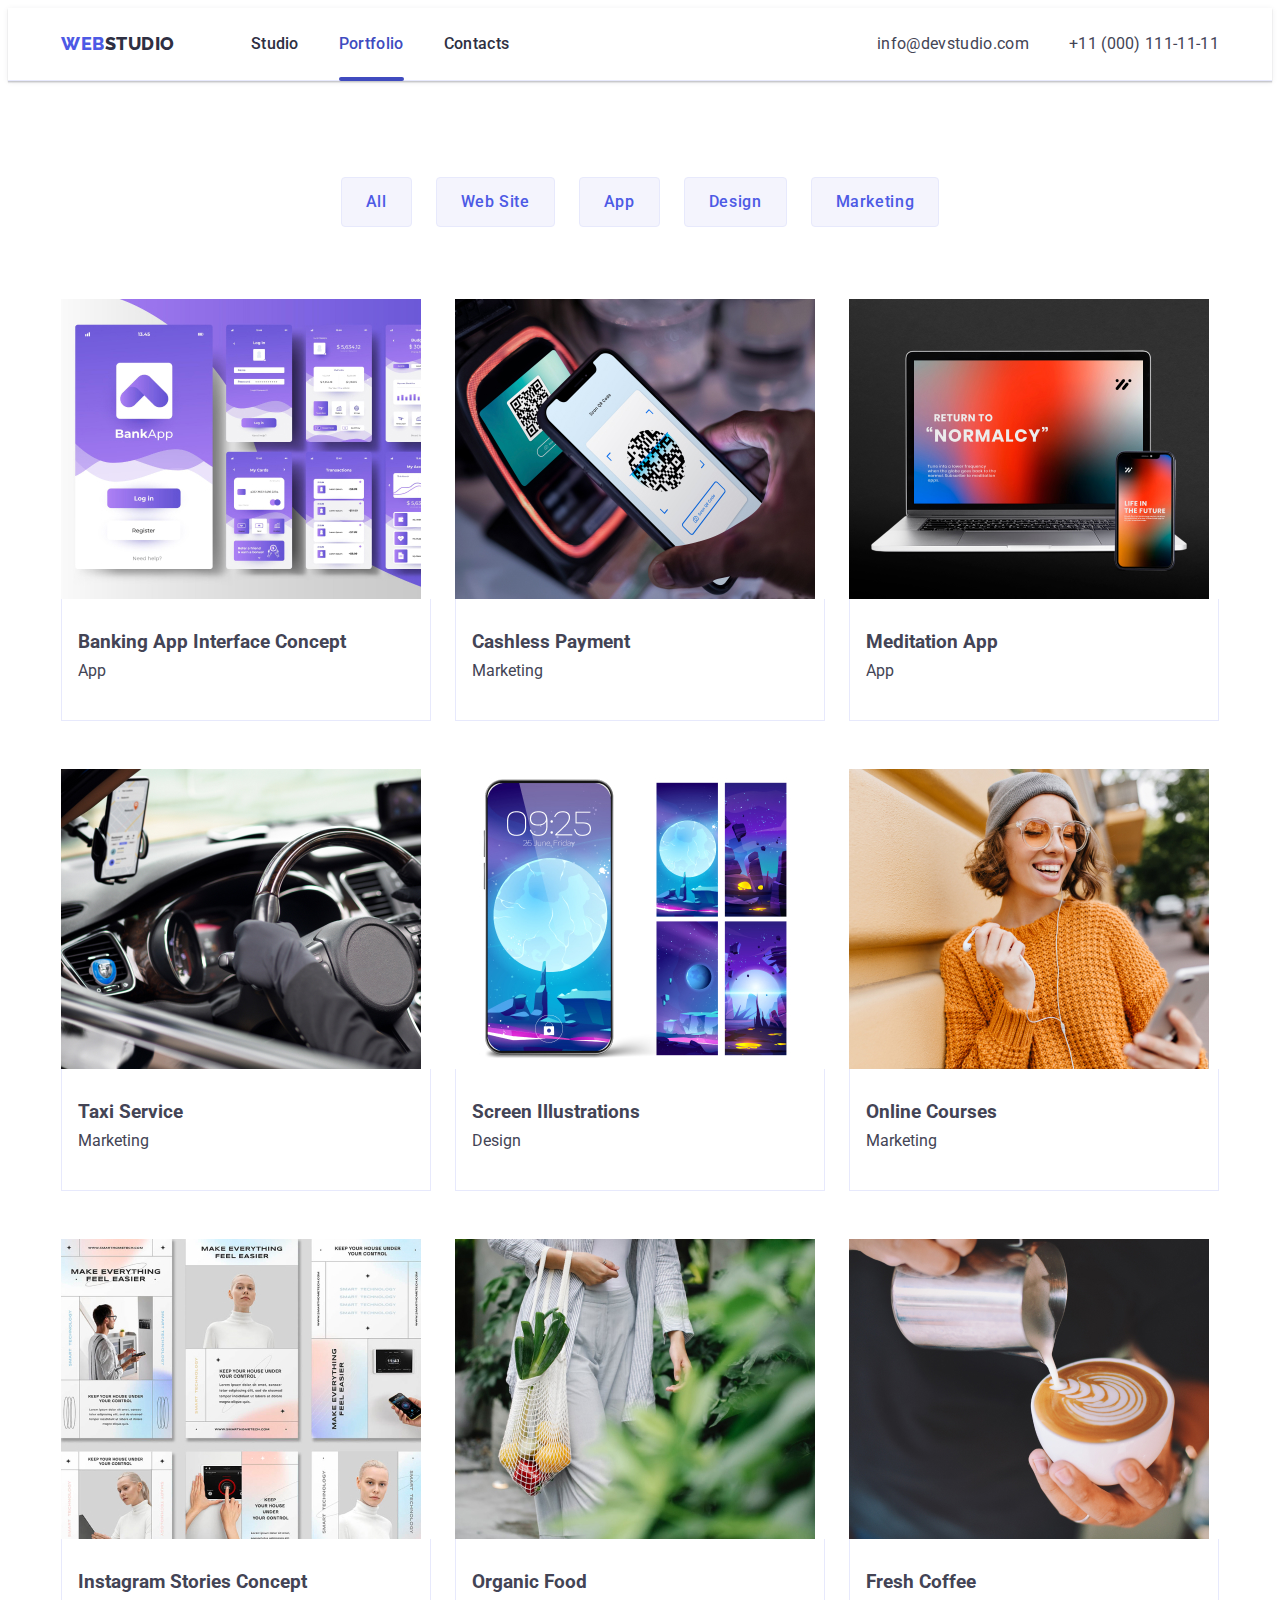
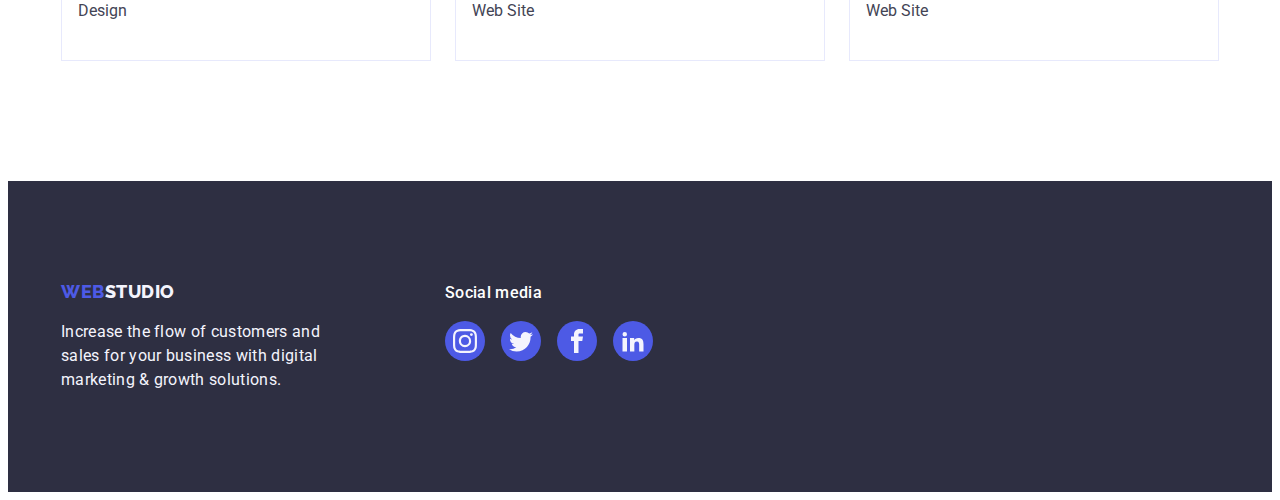
==== portfolio.html @ ea4866e2 "Initial commit" ====
<!DOCTYPE html>
<html lang="en">
  <head>
    <title>Portfolio</title>
    <link rel="preconnect" href="https://fonts.googleapis.com" />
    <link rel="preconnect" href="https://fonts.gstatic.com" crossorigin />
    <link
      href="https://fonts.googleapis.com/css2?family=Raleway:wght@800&family=Roboto:wght@400;500;700&display=swap"
      rel="stylesheet"
    />
    <link
      rel="stylesheet"
      href="https://cdnjs.cloudflare.com/ajax/libs/modern-normalize/2.0.0/modern-normalize.min.css"
      integrity="sha512-4xo8blKMVCiXpTaLzQSLSw3KFOVPWhm/TRtuPVc4WG6kUgjH6J03IBuG7JZPkcWMxJ5huwaBpOpnwYElP/m6wg=="
      crossorigin="anonymous"
      referrerpolicy="no-referrer"
    />
    <link rel="stylesheet" href="./css/style.css" />
  </head>

  <body>
    <header class="header-portfolio">
      <div class="div-header container">
        <nav class="nav">
          <a href="" class="logo link">Web<span class="span-studio-header">Studio</span></a>
          <ul class="list navigation">
            <li><a href="./index.html" class="link studio">Studio</a></li>
            <li>
              <a href="./portfolio.html" class="link studio current">Portfolio</a>
            </li>
            <li><a href="" class="link studio">Contacts</a></li>
          </ul>
        </nav>
        <address class="address">
          <ul class="list contact-list">
            <li>
              <a href="mailto:info@devstudio.com" class="link contacts">info@devstudio.com</a>
            </li>
            <li>
              <a href="tel:+110001111111" class="link contacts">+11 (000) 111-11-11</a>
            </li>
          </ul>
        </address>
      </div>
    </header>
    <main class="main">
      <section class="section section-portfolio">
        <div class="container">
          <!-- section 1 -->

          <h1 class="h1-portfolio visually-hidden">section 1</h1>
          <ul class="list buttons">
            <li>
              <button type="button" class="first-button">All</button>
            </li>
            <li>
              <button type="button" class="first-button">Web Site</button>
            </li>
            <li>
              <button type="button" class="first-button">App</button>
            </li>
            <li>
              <button type="button" class="first-button">Design</button>
            </li>
            <li>
              <button type="button" class="first-button">Marketing</button>
            </li>
          </ul>

          <ul class="list block-one">
            <li class="block-one-li">
              <a href="" class="link block-one-a">
                <div class="block-one-img-div">
                <img
                  src="./images/img21.jpg"
                  width="360"
                  height="300"
                  alt="Banking App Interface Concept"
                /> <p class="img-decs">14 Stylish and User-Friendly App Design Concepts · Task Manager App · Calorie Tracker App · Exotic Fruit Ecommerce App · Cloud Storage App</p></div>
                <div class="block-one-div">
                  <h3 class="sec-h-three-portf">
                    Banking App Interface Concept
                  </h3>
                  <p class="sec-p-portf">App</p>
                </div>
              </a>
            </li>

            <li class="block-one-li">
              <a href="" class="link block-one-a">
                <div class="block-one-img-div">
                <img
                  src="./images/img22.jpg"
                  width="360"
                  height="300"
                  alt="Cashless Payment"
                /><p class="img-decs">14 Stylish and User-Friendly App Design Concepts · Task Manager App · Calorie Tracker App · Exotic Fruit Ecommerce App · Cloud Storage App</p></div>
                <div class="block-one-div">
                  <h3 class="sec-h-three-portf">Cashless Payment</h3>
                  <p class="sec-p-portf">Marketing</p>
                </div>
              </a>
            </li>
            <li class="block-one-li">
              <a href="" class="link block-one-a">
                <div class="block-one-img-div">
                <img
                  src="./images/img23.jpg"
                  width="360"
                  height="300"
                  alt="Meditation App"
                /><p class="img-decs">14 Stylish and User-Friendly App Design Concepts · Task Manager App · Calorie Tracker App · Exotic Fruit Ecommerce App · Cloud Storage App</p></div>
                <div class="block-one-div">
                  <h3 class="sec-h-three-portf">Meditation App</h3>
                  <p class="sec-p-portf">App</p>
                </div>
              </a>
            </li>
            <li class="block-one-li">
              <a href="" class="link block-one-a">
                <div class="block-one-img-div">
                <img
                  src="./images/img24.jpg"
                  width="360"
                  height="300"
                  alt="Taxi Service"
                /><p class="img-decs">14 Stylish and User-Friendly App Design Concepts · Task Manager App · Calorie Tracker App · Exotic Fruit Ecommerce App · Cloud Storage App</p></div>
                <div class="block-one-div">
                  <h3 class="sec-h-three-portf">Taxi Service</h3>
                  <p class="sec-p-portf">Marketing</p>
                </div>
              </a>
            </li>
            <li class="block-one-li">
              <a href="" class="link block-one-a">
                <div class="block-one-img-div">
                <img
                  src="./images/img25.jpg"
                  width="360"
                  height="300"
                  alt="Screen Illustrations"
                /><p class="img-decs">14 Stylish and User-Friendly App Design Concepts · Task Manager App · Calorie Tracker App · Exotic Fruit Ecommerce App · Cloud Storage App</p></div>
                <div class="block-one-div">
                  <h3 class="sec-h-three-portf">Screen Illustrations</h3>
                  <p class="sec-p-portf">Design</p>
                </div>
              </a>
            </li>
            <li class="block-one-li">
              <a href="" class="link block-one-a">
                <div class="block-one-img-div">
                <img
                  src="./images/img26.jpg"
                  width="360"
                  height="300"
                  alt="Online Courses"
                /><p class="img-decs">14 Stylish and User-Friendly App Design Concepts · Task Manager App · Calorie Tracker App · Exotic Fruit Ecommerce App · Cloud Storage App</p></div>
                <div class="block-one-div">
                  <h3 class="sec-h-three-portf">Online Courses</h3>
                  <p class="sec-p-portf">Marketing</p>
                </div>
              </a>
            </li>
            <li class="block-one-li">
              <a href="" class="link block-one-a">
                <div class="block-one-img-div">
                <img
                  src="./images/img27.jpg"
                  width="360"
                  height="300"
                  alt="Instagram Stories Concept"
                /><p class="img-decs">14 Stylish and User-Friendly App Design Concepts · Task Manager App · Calorie Tracker App · Exotic Fruit Ecommerce App · Cloud Storage App</p></div>
                <div class="block-one-div">
                  <h3 class="sec-h-three-portf">Instagram Stories Concept</h3>
                  <p class="sec-p-portf">Design</p>
                </div>
              </a>
            </li>
            <li class="block-one-li">
              <a href="" class="link block-one-a">
                <div class="block-one-img-div">
                <img
                  src="./images/img28.jpg"
                  width="360"
                  height="300"
                  alt="Organic Food"
                /><p class="img-decs">14 Stylish and User-Friendly App Design Concepts · Task Manager App · Calorie Tracker App · Exotic Fruit Ecommerce App · Cloud Storage App</p></div>
                <div class="block-one-div">
                  <h3 class="sec-h-three-portf">Organic Food</h3>
                  <p class="sec-p-portf">Web Site</p>
                </div>
              </a>
            </li>
            <li class="block-one-li">
              <a href="" class="link block-one-a">
                <div class="block-one-img-div">
                <img
                  src="./images/img29.jpg"
                  width="360"
                  height="300"
                  alt="Fresh Coffee"
                /><p class="img-decs">14 Stylish and User-Friendly App Design Concepts · Task Manager App · Calorie Tracker App · Exotic Fruit Ecommerce App · Cloud Storage App</p>
              </div>
                <div class="block-one-div">
                  <h3 class="sec-h-three-portf">Fresh Coffee</h3>
                  <p class="sec-p-portf">Web Site</p>
                </div>
              </a>
            </li>
          </ul>
        </div>
      </section>
    </main>

<footer class="footerclass">
  <div class="container footer-div">
    <div class="div-logo-footer">
      <a href="" class="logo-footer link">Web<span class="span-studio">Studio</span></a>
      <p class="footer-p">
        Increase the flow of customers and sales for your business with
        digital marketing & growth solutions.
      </p>
    </div>

    <div class="social">
      <p class="footer-p-social">
        Social media
      </p>
      <ul class="icons-footer-social">
        <li class="icons-sec-four-li">
          <a href=" " class="icons-sec-four-a-footer">
            <svg width="24" height="24" class="icons-sec-four-svg">
              <use href="./images/icons.svg#icon-instagram"></use>
            </svg></a>
        </li>
        <li class="icons-sec-four-li">
          <a href=" " class="icons-sec-four-a-footer">
            <svg width="24" height="24" class="icons-sec-four-svg">
              <use href="./images/icons.svg#icon-twitter"></use>
            </svg></a>
        </li>
        <li class="icons-sec-four-li">
          <a href=" " class="icons-sec-four-a-footer">
            <svg width="24" height="24" class="icons-sec-four-svg">
              <use href="./images/icons.svg#icon-facebook"></use>
            </svg></a>
        </li>
        <li class="icons-sec-four-li">
          <a href=" " class="icons-sec-four-a-footer">
            <svg width="24" height="24" class="icons-sec-four-svg">
              <use href="./images/icons.svg#icon-linkedin"></use>
            </svg></a>
        </li>
      </ul>
    </div>
  </div>
</footer>
  </body>
</html>
---- css/style.css ----
:root {
  --navyblue: #2e2f42;
  --iris: #4d5ae5;
  --slate: #434455;
  --white: #ffffff;
  --ocean: #404bbf;
  --cloud: #f4f4fd;
  --gray: #8e8f99;
}

body {
  font-family: "Roboto", sans-serif;
  color: #434455;
  background-color: #ffffff;
}

.container {
  margin: 0 auto;
  width: 1158px;
  padding: 0 15px 0 15px;
}

.nav {
  display: flex;
  align-items: center;
}

.section {}

.link {
  text-decoration: none;
  color: #434455;
  font-family: "Roboto", sans-serif;
}

.logo {
  color: var(--iris);
  font-family: "Raleway", sans-serif;
  font-size: 18px;
  font-weight: 800;
  line-height: 1.17;
  letter-spacing: 0.03em;
  text-transform: uppercase;
  display: inline-block;
  margin-right: 76px;
}

.logo-footer {
  color: var(--iris);
  font-family: "Raleway", sans-serif;
  font-size: 18px;
  font-weight: 800;
  line-height: 1.17;
  letter-spacing: 0.03em;
  text-transform: uppercase;
  display: inline-block;
  margin-bottom: 17.5px;
}

.span-studio {
  color: #f4f4fd;
}

.span-studio-header {
  color: var(--navyblue);
}

.studio {
  display: block;
  font-size: 16px;
  font-weight: 500;
  line-height: 1.5;
  letter-spacing: 0.02em;
  color: var(--navyblue);
  padding: 24px 0;
  position: relative;
  transition: color 250ms cubic-bezier(0.4, 0, 0.2, 1);
}


.studio.current:after {
  content: "";
  position: absolute;
  left: 0;
  bottom: -1px;
  width: 100%;
  height: 4px;
  border-radius: 2px;
  background: var(--ocean, #404BBF);
}

.div-four-sec-list {
  padding: 32px 0;
}

.list-sec-two {
  gap: 24px;
  display: flex;
}

.list-sec-two-div {
  border-radius: 4px;
  background: var(--cloud, #F4F4FD);
  justify-content: center;
  align-items: center;
  display: flex;
  padding: 24px 100px;
  margin-bottom: 8px;
}

.sec-four-li {
  width: calc((100% - 72px) / 4);
  border-radius: 0px 0px 4px 4px;
}

.list-sec-two-li {
  width: calc((100% - 72px) / 4);
}

.img-list-index-li {
  width: calc((100% - 48px) / 3);
}

.list {
  list-style: none;
  display: flex;
  padding: 0;
  margin: 0;
}

.img-list-index {
  display: flex;
  flex-wrap: wrap;
  gap: 24px;
}

.img-list-index>img {
  border: 1px solid var(--cornflower, #e7e9fc);
  background: url(<path-to-image>),
    lightgray -72.845px -19px / 144.444% 112.667% no-repeat;
}

.navigation {
  font-size: 16px;
  font-weight: 500;
  line-height: 1.5;
  letter-spacing: 0.32px;
  display: flex;
  gap: 40px;
}

.contacts:hover,
.contacts:focus,
.studio:hover,
.studio:focus,
.studio.current {
  color: var(--ocean);
}

.address {
  font-family: "Roboto";
  font-size: 16px;
  font-style: normal;
  font-weight: 400;
  letter-spacing: 0.32px;
  margin-left: auto;
}

.contacts {
  display: inline-block;
  color: var(--slate);
  line-height: 1.5;
  letter-spacing: 0.02em;
  transition: color 250ms cubic-bezier(0.4, 0, 0.2, 1);
}

h1,
h2,
h3,
h4,
h5,
p {
  margin: 0;
}

.contact-list {
  display: flex;
  gap: 40px;
  padding-top: 24px;
  padding-bottom: 24px;
}

.sec-h-three {
  margin-bottom: 8px;
  font-weight: 500;
  line-height: 1.2;
  font-size: 20px;
  letter-spacing: 0.02em;
  color: var(---navyblue, #2e2f42);
}

.sec-p {
  line-height: 1.5;
  font-size: 16px;
  letter-spacing: 0.02em;
  color: var(--slate, #434455);
}

.sec-h-three-team {
  margin-bottom: 8px;
  font-weight: 500;
  line-height: 1.2;
  font-size: 20px;
  letter-spacing: 0.02em;
  color: var(---navyblue, #2e2f42);
  justify-content: center;
  align-items: center;
  display: flex;
}

.sec-p-team {
  line-height: 1.5;
  font-size: 16px;
  letter-spacing: 0.02em;
  color: var(--slate, #434455);
  justify-content: center;
  align-items: center;
  display: flex;
  margin-bottom: 8px;
}

.h-section-thee {
  font-size: 36px;
  line-height: 1.11;
  text-align: center;
  color: var(---navyblue, #2e2f42);
  text-transform: capitalize;
  letter-spacing: 0.02em;
  margin-bottom: 72px;
}

.section-four {
  background-color: #f4f4fd;
  padding: 120px 0;
}

.section-three {
  padding-bottom: 120px;
}

.footerclass {
  background-color: var(--navyblue);
  padding: 100px 0;
}

.block-one {
  display: flex;
  flex-wrap: wrap;
  column-gap: 24px;
  row-gap: 48px;
}

.block-one-div {
  padding: 32px 16px;
  border: 1px solid #e7e9fc;
  border-top: none;
}

.block-one-li {
  width: calc((100% - 48px) / 3);
}

.block-one-li:hover {
  background: var(--white, #FFF);
}

.sec-p-portf,
.sec-h-three-portf {
  flex-direction: column;
  justify-content: center;
  align-items: flex-start;
  gap: 8px;
  align-self: stretch;
  margin-bottom: 8px;
}

.button-sec-index {
  background: var(--navyblue, #2e2f42);
  height: 600px;
  flex-shrink: 0;
  padding: 188px 0;
  max-width: 1440px;
  background-repeat: no-repeat;
  background-position: center;
  background-size: cover;
  background-image: linear-gradient(rgba(46, 47, 66, 0.7),
      rgba(46, 47, 66, 0.7)), url(../images/bg-image.jpg);
}

.footer-p {
  font-family: Roboto;
  font-size: 16px;
  font-style: normal;
  font-weight: 400;
  line-height: 1.5;
  color: var(--cloud);
  letter-spacing: 0.02em;
  max-width: 264px;
  margin: 0;
}

.icons-footer-social {
  display: flex;
  gap: 16px;
  list-style-type: none;
  padding-left: 0;
}

.section-buttons {
  background-color: var(---navyblue, #2e2f42);
}

.buttons {
  display: flex;
  justify-content: center;
  gap: 24px;
  margin-bottom: 72px;
}

.h-section-one {
  font-size: 56px;
  line-height: 1.07;
  text-align: center;
  letter-spacing: 0.02em;
  color: #ffffff;
  max-width: 496px;
  margin-left: auto;
  margin-right: auto;
}

.first-button {
  background-color: var(--cloud);
  font-family: "Roboto", sans-serif;
  font-weight: 500;
  line-height: 1.5;
  font-size: 16px;
  letter-spacing: 0.04em;
  cursor: pointer;
  color: var(--iris);
  display: flex;
  padding: 12px 24px;
  border-radius: 4px;
  border: 1px solid var(--cornflower, #e7e9fc);
  transition: color 250ms cubic-bezier(0.4, 0, 0.2, 1),
    background-color 250ms cubic-bezier(0.4, 0, 0.2, 1),
    border-color 250ms cubic-bezier(0.4, 0, 0.2, 1),
    box-shadow 250ms cubic-bezier(0.4, 0, 0.2, 1);
}

.div-header {
  display: flex;
}

.section-portfolio {
  padding: 96px 0 120px 0;
}

img {
  display: block;
}

.four-sec-list {
  gap: 24px;
}

.sec-four-li {
  background-color: #ffffff;
  border-radius: 0px 0px 4px 4px;
  box-shadow: 0px 2px 1px 0px rgba(46, 47, 66, 0.08),
    0px 1px 1px 0px rgba(46, 47, 66, 0.16),
    0px 1px 6px 0px rgba(46, 47, 66, 0.08);
}

.section-two {
  padding: 120px 0;
}

.visually-hidden {
  position: absolute;
  width: 1px;
  height: 1px;
  margin: -1px;
  border: 0;
  padding: 0;
  white-space: nowrap;
  clip-path: inset(100%);
  clip: rect(0 0 0 0);
  overflow: hidden;
}

.button-index {
  background-color: #4d5ae5;
  color: #ffffff;
  font-family: "Roboto", sans-serif;
  font-weight: 500;
  line-height: 1.5;
  font-size: 16px;
  letter-spacing: 0.04em;
  cursor: pointer;
  display: block;
  min-width: 169px;
  height: 56px;
  border: none;
  gap: 10px;
  justify-content: center;
  align-items: center;
  border-radius: 4px;
  margin-left: auto;
  margin-right: auto;
  margin-top: 48px;
  box-shadow: 0px 4px 4px 0px rgba(0, 0, 0, 0.15);
  transition: background-color 250ms cubic-bezier(0.4, 0, 0.2, 1);
}

.button-index:hover,
.button-index:focus {
  background-color: #404bbf;
}

.first-button:hover,
.first-button:focus {
  color: #ffffff;
  border: 1px solid transparent;
  border-radius: 4px;
  background: var(--ocean, #404BBF);
  box-shadow: 0px 2px 2px 0px rgba(0, 0, 0, 0.12), 0px 2px 1px 0px rgba(0, 0, 0, 0.08), 0px 3px 1px 0px rgba(0, 0, 0, 0.10);
}

.customers-container {
  padding: 120px 156px;
  margin: 0;
}

.icon-customers {
  width: 168px;
  height: 88px;
  fill: currentColor;
}

.custom-h2 {
  margin-bottom: 72px;
  text-align: center;
  font-size: 36px;
  line-height: 1.11;
  color: var(---navyblue, #2e2f42);

}

.header {
  padding: 0;
  margin: 0;
  box-shadow: 0px 2px 1px rgba(46, 47, 66, 0.08),
    0px 1px 1px rgba(46, 47, 66, 0.16),
    0px 1px 6px rgba(46, 47, 66, 0.08);
}

.icons-sec-four {
  display: flex;
  justify-content: center;
  gap: 24px;
  list-style-type: none;
  justify-content: center;
  padding: 0;
}

.icons-sec-four-li {
  width: 40px;
  height: 40px;
}

.icons-sec-four-a {
  width: 100%;
  height: 100%;
  align-items: center;
  background-color: var(--iris, #4D5AE5);
  display: flex;
  justify-content: center;
  border-radius: 50%;
  transition: background-color 250ms cubic-bezier(0.4, 0, 0.2, 1);
}

.icons-sec-four-a-footer {
  width: 100%;
  height: 100%;
  align-items: center;
  background-color: var(--iris, #4D5AE5);
  display: flex;
  justify-content: center;
  border-radius: 50%;
  transition: background-color 250ms cubic-bezier(0.4, 0, 0.2, 1);
}

.icons-sec-four-a-footer:hover,
.icons-sec-four-a-footer:focus {
  background-color: #31d0aa;
}

.customers-section {
  padding: 120px 0;
}

.icons-sec-four-a:hover,
.icons-sec-four-a:focus {
  background-color: #404bbf;
}

.icons-sec-four-svg {
  fill: var(--cloud, #F4F4FD);
}
.modal-close-svg{
  transition: fill 250ms cubic-bezier(0.4, 0, 0.2, 1);
}
.customers-list {
  display: flex;
  align-items: flex-start;
  gap: 24px;
}

.custom-list-li {
  width: calc((100% - 120px) / 6);
  height: 88px;
}

.is-hidden {
  opacity: 0;
  visibility: hidden;
  pointer-events: none;
}

.modal-div {
  position: fixed;
  top: 0;
  left: 0;
  width: 100%;
  height: 100%;
  background-color: rgba(46, 47, 66, 0.4);
  transition: opacity 250ms cubic-bezier(0.4, 0, 0.2, 1), visibility 250ms cubic-bezier(0.4, 0, 0.2, 1);
}

.modal-w {
  position: absolute;
  top: 50%;
  left: 50%;
  transition: transform 250ms cubic-bezier(0.4, 0, 0.2, 1);
  transform: translate(-50%, -50%) scale(1);
  width: 408px;
  border-radius: 4px;
  min-height: 584px;
  background: #fcfcfc;
  box-shadow: 0px 1px 1px rgba(0, 0, 0, 0.14), 0px 1px 3px rgba(0, 0, 0, 0.12), 0px 2px 1px rgba(0, 0, 0, 0.2);
}

.modal-button-close {
  top: 24px;
  position: absolute;
  right: 24px;
  width: 24px;
  height: 24px;
  cursor: pointer;
  border-radius: 50%;
  display: flex;
  justify-content: center;
  align-items: center;
  background-color: #e7e9fc;
  border: 1px solid rgba(0, 0, 0, 0.1);
  padding: 0;
  transition: background-color 250ms cubic-bezier(0.4, 0, 0.2, 1), border 250ms cubic-bezier(0.4, 0, 0.2, 1);
}

.modal-button-close:hover,
.modal-button-close:focus {
  background-color: #404bbf;
  border: none;
  fill: #ffffff;
}

.block-one-a {
  display: block;
}

.block-one-a:hover,
.block-one-a:focus {
  box-shadow: 0px 1px 6px rgba(46, 47, 66, 0.08), 0px 1px 1px rgba(46, 47, 66, 0.16), 0px 2px 1px rgba(46, 47, 66, 0.08);
  transform: translateY(0%);
}

.block-one-a:hover .img-decs,
.block-one-a:focus .img-decs{
  transform: translateY(0%);
}
.custom-link {
  width: 100%;
  height: 100%;
  border: 1px solid #8e8f99;
  border-radius: 4px;
  display: flex;
  align-items: center;
  justify-content: center;
  color: var(--gray);
  transition: border-color 250ms cubic-bezier(0.4, 0, 0.2, 1),
    color 250ms cubic-bezier(0.4, 0, 0.2, 1);
}

.custom-link:hover,
.custom-link:focus,
.icon-customers:hover,
.icon-customers:focus {
  border-color: #404bbf;
  color: #404bbf;
}

.img-decs {
  position: absolute;
  top: 0;
  font-size: 16px;
  line-height: 1.5;
  letter-spacing: 0.02em;
  padding: 40px 32px;
  color: var(--cloud, #F4F4FD);
  background-color: #4d5ae5;
  height: 100%;
  width: 100%;
  transform: translateY(100%);
  transition: transform 250ms cubic-bezier(0.4, 0, 0.2, 1);
}

.img-decs:hover,
.img-decs:focus {
  transform: translateY(0%);
}

.block-one-a {
  transition: box-shadow 250ms cubic-bezier(0.4, 0, 0.2, 1)
}

.header-portfolio {
  border-bottom: 1px solid var(--cornflower, #E7E9FC);
  background: var(--white, #FFF);
  box-shadow: 0px 1px 6px 0px rgba(46, 47, 66, 0.08), 0px 1px 1px 0px rgba(46, 47, 66, 0.16), 0px 2px 1px 0px rgba(46, 47, 66, 0.08);
}

.block-one-img-div {
  position: relative;
  overflow: hidden;
}

.div-logo-footer {
  margin-right: 120px;
}

.footer-div {
  display: flex;
  align-items: baseline;

}

.img-desc {
  position: absolute;
  top: 0;
  font-size: 16px;
  line-height: 1, 5;
  letter-spacing: 0.02em;
  color: var(--cloud, #F4F4FD);
  padding: 40px 32px;
  background: var(--iris, #4D5AE5);
}

.footer-p-social {
  font-family: Roboto;
  font-size: 16px;
  font-weight: 500;
  line-height: 1.5;
  color: var(--white, #FFF);
  letter-spacing: 0.02em;
  margin-bottom: 16px;
}
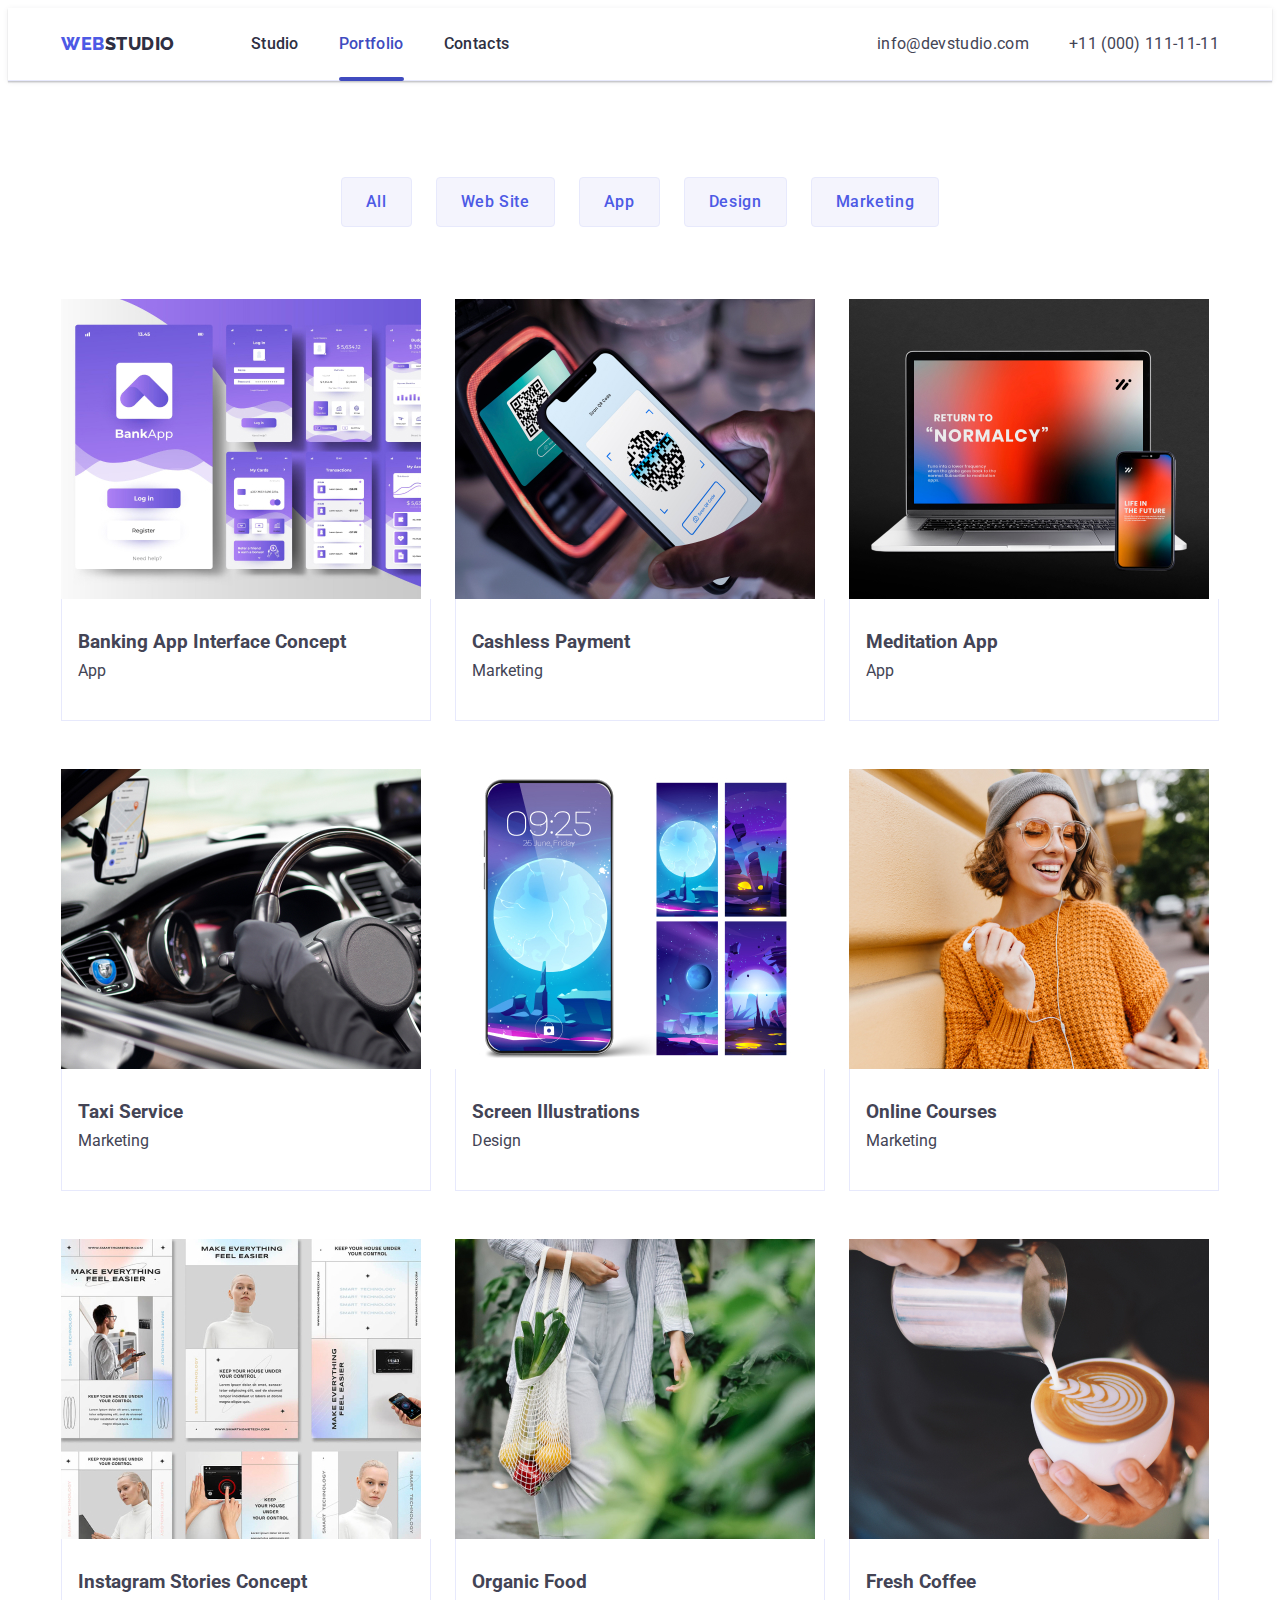
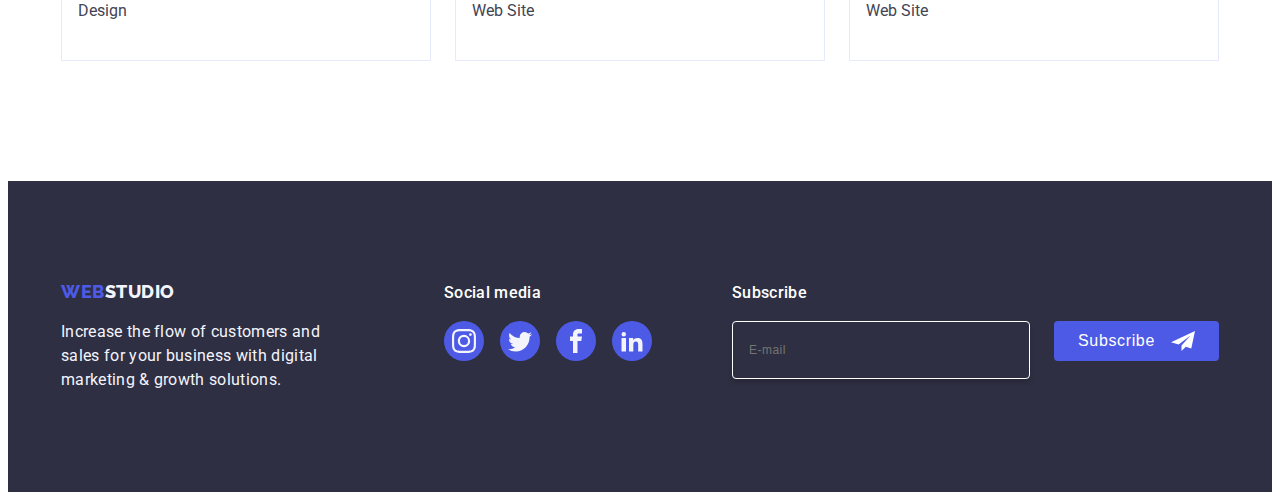
==== commit 6890f24a: "1" ====
--- a/portfolio.html
+++ b/portfolio.html
@@ -226,7 +226,7 @@
       <p class="footer-p-social">
         Social media
       </p>
-      <ul class="icons-footer-social">
+      <ul class="icons-footer-social list">
         <li class="icons-sec-four-li">
           <a href=" " class="icons-sec-four-a-footer">
             <svg width="24" height="24" class="icons-sec-four-svg">
@@ -252,6 +252,21 @@
             </svg></a>
         </li>
       </ul>
+    </div>
+
+    <div>
+      <p class="footer-p-social">
+        Subscribe
+      </p>
+      <form class="form-footer">
+        <input type="email" name="email-input-footer" placeholder="E-mail" class="email-input-footer" required>
+        <button type="submit" class="button-footer">Subscribe
+
+          <svg width="24" height="24" class="icons-sec-four-svg svg-button-f">
+            <use href="./images/icons.svg#icon-send">
+            </use>
+          </svg></button>
+      </form>
     </div>
   </div>
 </footer>
--- a/css/style.css
+++ b/css/style.css
@@ -683,4 +683,47 @@
   color: var(--white, #FFF);
   letter-spacing: 0.02em;
   margin-bottom: 16px;
+}
+
+.social{
+  margin-right: 80px;
+}
+
+.email-input-footer {
+  letter-spacing: 0.04em;
+  width: 264px;
+  height: 40px;
+  background-color: transparent;
+  color: var(--white, #FFF);
+  font-size: 12px;
+  line-height: 1.5;
+  padding: 8px 16px;
+  border-radius: 4px;
+    border: 1px solid var(--white, #FFF);
+    box-shadow: 0px 4px 4px 0px rgba(0, 0, 0, 0.15);
+}
+
+.form-footer{
+  gap: 24px;
+  display: flex;
+}
+.svg-button-f{
+  margin-left: 16px;
+}
+.button-footer {
+  min-width: 165px;
+  height: 40px;
+  display: flex;
+  justify-content: center;
+  align-items: center;
+  font-size: 16px;
+  font-weight: 500;
+  line-height: 1.5;
+  letter-spacing: 0.04em;
+  color: var(--white);
+  cursor: pointer;
+  background-color: var(--iris);
+  border: none;
+  border-radius: 4px;
+  transition: background-color 250ms cubic-bezier(0.4, 0, 0.2, 1);
 }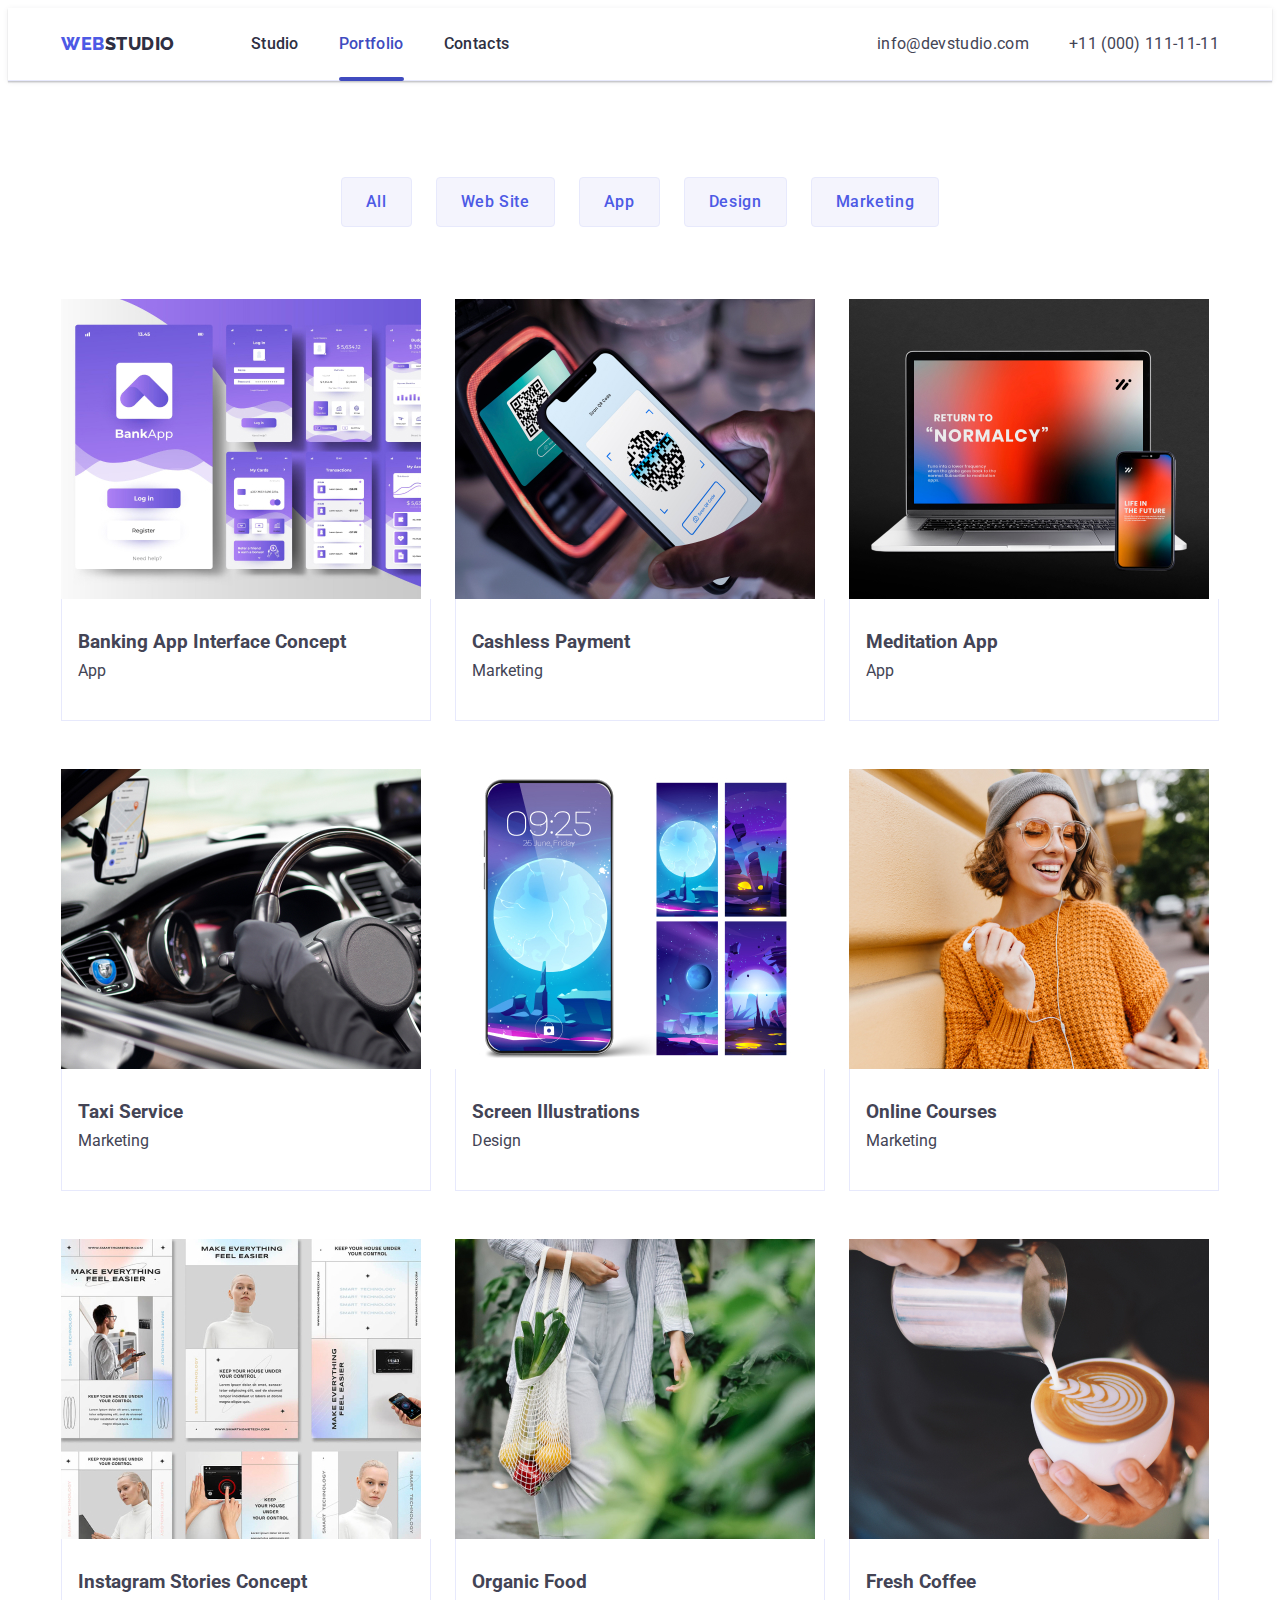
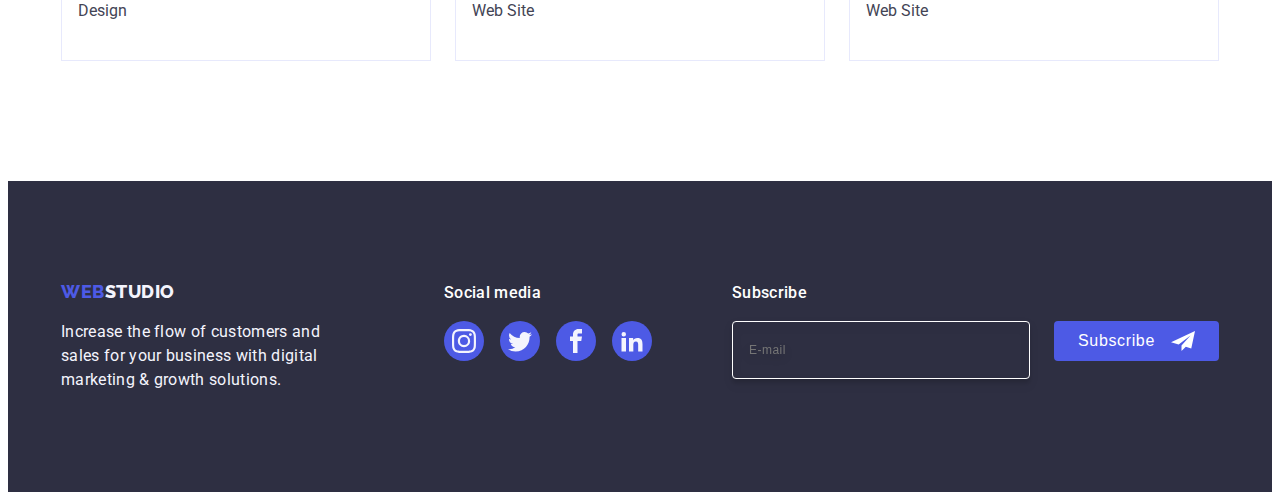
==== commit 89ba5699: "3" ====
--- a/portfolio.html
+++ b/portfolio.html
@@ -254,14 +254,16 @@
       </ul>
     </div>
 
-    <div>
+    <div class="div-form-footer">
       <p class="footer-p-social">
         Subscribe
       </p>
       <form class="form-footer">
-        <input type="email" name="email-input-footer" placeholder="E-mail" class="email-input-footer" required>
+        <label class="label-footer">
+          <input type="email" name="email-input-footer" placeholder="E-mail" class="email-input-footer" required>
+        </label>
         <button type="submit" class="button-footer">Subscribe
-
+    
           <svg width="24" height="24" class="icons-sec-four-svg svg-button-f">
             <use href="./images/icons.svg#icon-send">
             </use>
@@ -270,5 +272,6 @@
     </div>
   </div>
 </footer>
+
   </body>
 </html>
--- a/css/style.css
+++ b/css/style.css
@@ -6,6 +6,7 @@
   --ocean: #404bbf;
   --cloud: #f4f4fd;
   --gray: #8e8f99;
+  --light-slat: #8e8f99;
 }
 
 body {
@@ -545,8 +546,14 @@
   height: 100%;
   background-color: rgba(46, 47, 66, 0.4);
   transition: opacity 250ms cubic-bezier(0.4, 0, 0.2, 1), visibility 250ms cubic-bezier(0.4, 0, 0.2, 1);
-}
-
+  padding: 72px 24px 24px 24px;
+}
+
+.form-modal{
+  display: flex;
+    flex-direction: column;
+    gap: 8px;
+}
 .modal-w {
   position: absolute;
   top: 50%;
@@ -555,11 +562,15 @@
   transform: translate(-50%, -50%) scale(1);
   width: 408px;
   border-radius: 4px;
+  padding: 72px 24px 24px 24px;
   min-height: 584px;
   background: #fcfcfc;
   box-shadow: 0px 1px 1px rgba(0, 0, 0, 0.14), 0px 1px 3px rgba(0, 0, 0, 0.12), 0px 2px 1px rgba(0, 0, 0, 0.2);
 }
 
+.form-div-modal-one{
+  margin-bottom: 8px;
+}
 .modal-button-close {
   top: 24px;
   position: absolute;
@@ -701,6 +712,7 @@
   border-radius: 4px;
     border: 1px solid var(--white, #FFF);
     box-shadow: 0px 4px 4px 0px rgba(0, 0, 0, 0.15);
+    filter: drop-shadow(0px 4px 4px rgba(0, 0, 0, 0.15));
 }
 
 .form-footer{
@@ -726,4 +738,102 @@
   border: none;
   border-radius: 4px;
   transition: background-color 250ms cubic-bezier(0.4, 0, 0.2, 1);
-}+}
+
+.p-form-modal{
+      font-weight: 500;
+      font-size: 16px;
+      line-height: 1.5;
+      text-align: center;
+      letter-spacing: 0.02em;
+      color: var(--navyblue);
+      margin-bottom: 16px;
+}
+
+.form-label{
+      font-size: 12px;
+        line-height: 1.17;
+        letter-spacing: 0.04em;
+        color: var(--light-slat);
+        display: block;
+        margin-bottom: 4px;
+}
+
+.form-div-modal-two{
+  position: relative;
+}
+
+.inputs-modal{
+  width: 100%;
+    height: 40px;
+    border-radius: 4px;
+    background-color: transparent;
+    padding-left: 38px;
+    border: 1px solid rgba(46, 47, 66, 0.4);
+    outline: transparent;
+    transition: border-color 250ms cubic-bezier(0.4, 0, 0.2, 1);
+    border-color: #4D5AE5;
+}
+
+.form-label-privacy{
+  font-size: 12px;
+  line-height: 1.17;
+  letter-spacing: 0.04em;
+  color:var(--gray);
+}
+input:focus+svg{
+fill: #4d5ae5;
+}
+.privacy-link{
+  color: var(--iris);
+}
+input:checked+label>span{
+  background-color: var(--gray);
+  fill: var(--cloud);
+}
+.form-span{
+  width: 16px;
+  height: 16px;
+  border: 1px solid rgba(46, 47, 66, 0.4);
+  border-radius: 2px;
+  transition: background-color 250ms cubic-bezier(0.4, 0, 0.2, 1), border 250ms cubic-bezier(0.4, 0, 0.2, 1), fill 250ms cubic-bezier(0.4, 0, 0.2, 1);
+  display: inline-flex;
+  align-items: center;
+  justify-content: center;
+  fill: transparent;
+}
+.textarea-div{
+  margin-bottom: 16px;
+}
+
+textarea:focus{
+  border-color: #4D5AE5;
+}
+
+.privacy-div{
+  margin-bottom: 24px;
+}
+.svg-form-modal{
+        position: absolute;
+        left: 16px;
+        top: 50%;
+        transform: translateY(-50%);
+        transition: fill 250ms cubic-bezier(0.4, 0, 0.2, 1);
+        fill: var(--navyblue);
+}
+
+.textarea-modal{
+      width: 100%;
+      height: 120px;
+      font-size: 12px;
+      line-height: 1.17;
+      letter-spacing: 0.04em;
+      color: rgba(46, 47, 66, 0.4);
+      border: 1px solid rgba(46, 47, 66, 0.4);
+      border-radius: 4px;
+      background-color: transparent;
+      padding: 8px 16px;
+      outline: transparent;
+      resize: none;
+      transition: border-color 250ms cubic-bezier(0.4, 0, 0.2, 1);
+    }